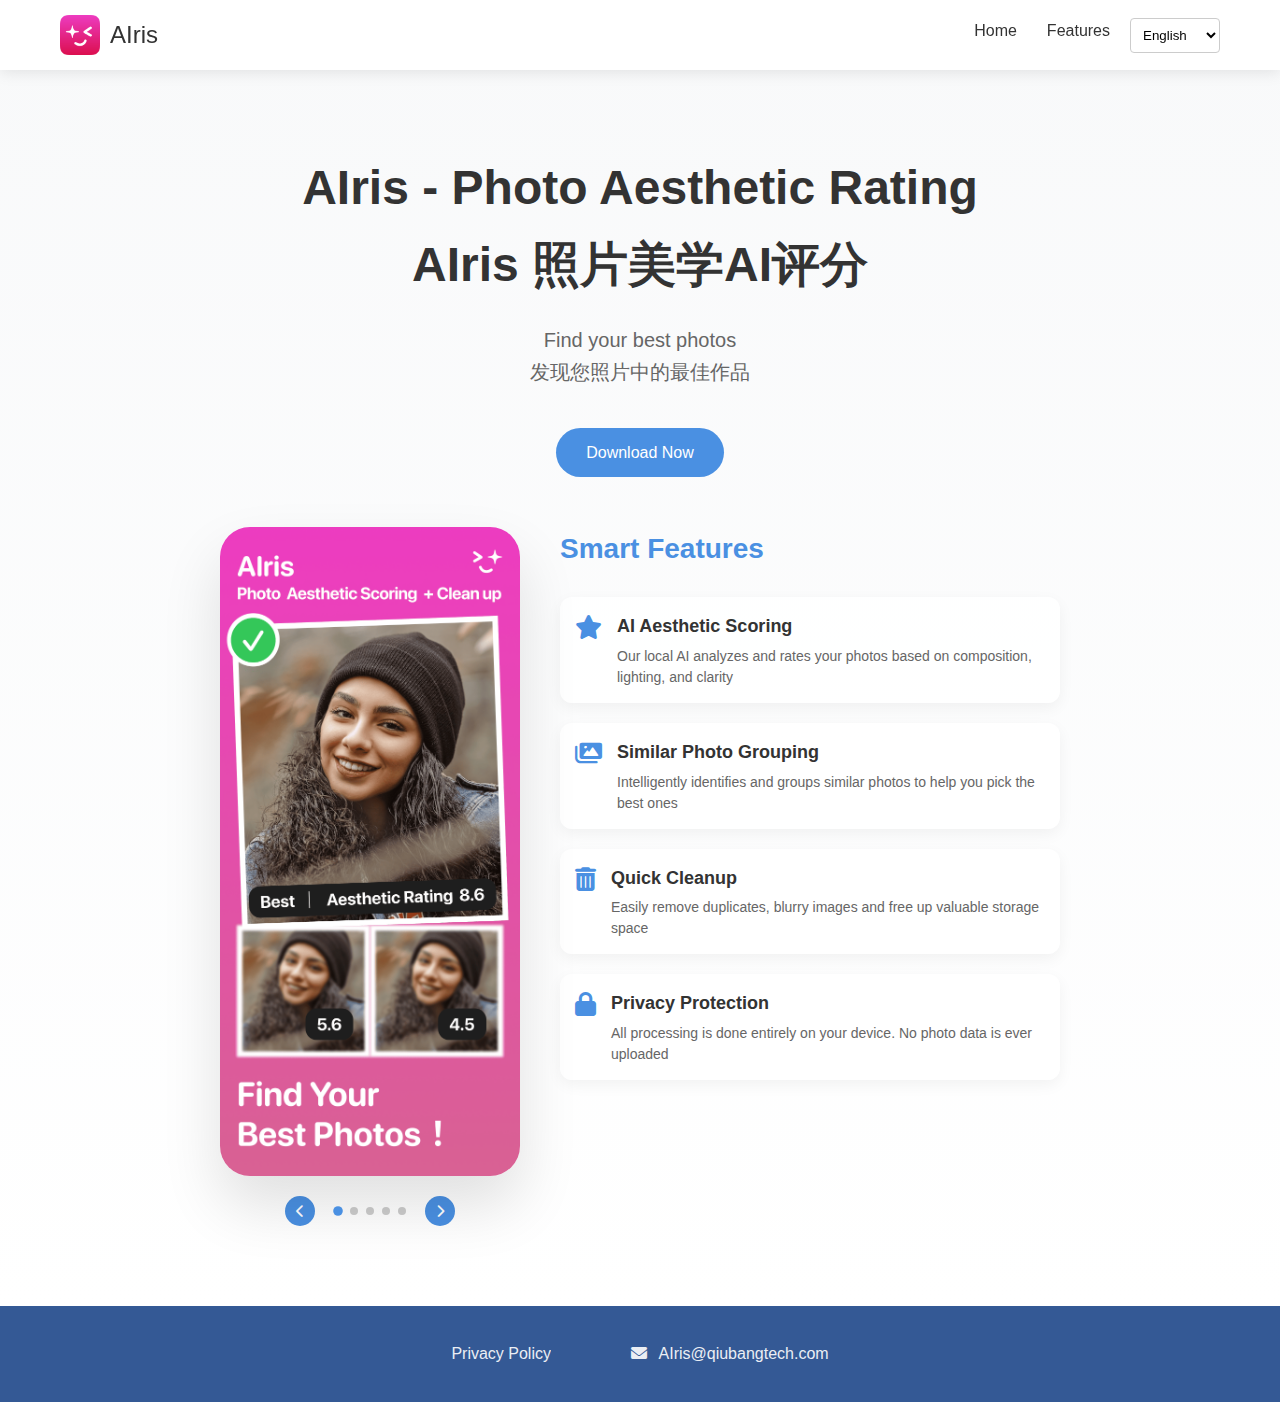
==== index.html @ 95459dff "提交产品展示网站" ====
<!DOCTYPE html>
<html lang="en">
<head>
  <meta charset="UTF-8">
  <meta name="viewport" content="width=device-width, initial-scale=1.0">
  <title>AIris - 照片美学AI评分</title>
  <link rel="icon" href="images/app_icon.png" type="image/png">
  <link rel="stylesheet" href="css/style.css">
  <link rel="stylesheet" href="https://cdnjs.cloudflare.com/ajax/libs/font-awesome/6.0.0-beta3/css/all.min.css">
</head>
<body>
  <!-- 导航栏 -->
  <header>
    <div class="container">
      <nav class="navbar">
        <div class="logo">
          <img src="images/app_icon.png" alt="AIris Logo">
          <h1>AIris</h1>
        </div>
        
        <button class="mobile-menu-btn">
          <i class="fas fa-bars"></i>
        </button>
        
        <ul class="nav-links">
          <li><a href="#home" data-i18n="nav_home"></a></li>
          <li><a href="#smart-features" data-i18n="nav_features"></a></li>
          <select id="language-switcher" class="language-selector">
            <option value="en_us">English</option>
            <option value="zh_cn">简体中文</option>
          </select>
        </ul>
      </nav>
    </div>
  </header>

  <!-- 英雄区 -->
  <section id="home" class="hero">
    <div class="container">
      <h2>AIris - Photo Aesthetic Rating<br>AIris 照片美学AI评分</h2>
      <p>Find your best photos<br>发现您照片中的最佳作品</p>
      <div class="hero-buttons">
        <a href="#" class="btn" data-i18n="btn_download"></a>
      </div>
      <div class="hero-content">
        <div class="hero-image">
          <div class="phone-slider-container">
            <div class="phone-slider">
              <div class="phone-slide active">
                <img src="images/iphone/en_us/iphone_en_us1.png" alt="AIris Screenshot 1" data-img-i18n="iphone/1">
                <div class="slide-caption">
                  <h3>智能照片评分</h3>
                  <p>通过AI分析照片的构图、色彩和清晰度</p>
                </div>
              </div>
              <div class="phone-slide">
                <img src="images/iphone/en_us/iphone_en_us2.jpg" alt="AIris Screenshot 2" data-img-i18n="iphone/2">
                <div class="slide-caption">
                  <h3>相似照片分组</h3>
                  <p>智能对比找出最佳照片</p>
                </div>
              </div>
              <div class="phone-slide">
                <img src="images/iphone/en_us/iphone_en_us3.png" alt="AIris Screenshot 3" data-img-i18n="iphone/3">
                <div class="slide-caption">
                  <h3>简洁直观的界面</h3>
                  <p>用户友好的设计让照片管理更轻松</p>
                </div>
              </div>
              <div class="phone-slide">
                <img src="images/iphone/en_us/iphone_en_us4.png" alt="AIris Screenshot 4" data-img-i18n="iphone/4">
                <div class="slide-caption">
                  <h3>强大的清理功能</h3>
                  <p>快速释放设备存储空间</p>
                </div>
              </div>
              <div class="phone-slide">
                <img src="images/iphone/en_us/iphone_en_us5.png" alt="AIris Screenshot 5" data-img-i18n="iphone/5">
                <div class="slide-caption">
                  <h3>个性化设置</h3>
                  <p>根据您的偏好自定义应用体验</p>
                </div>
              </div>
            </div>
            
            <div class="slider-controls">
              <button class="slider-prev"><i class="fas fa-chevron-left"></i></button>
              <div class="slider-dots">
                <span class="dot active" data-index="0"></span>
                <span class="dot" data-index="1"></span>
                <span class="dot" data-index="2"></span>
                <span class="dot" data-index="3"></span>
                <span class="dot" data-index="4"></span>
              </div>
              <button class="slider-next"><i class="fas fa-chevron-right"></i></button>
            </div>
          </div>
        </div>
        
        <div class="hero-features">
          <h3 id="smart-features" data-i18n="features_title">Smart Features</h3>
          <div class="hero-features-list">
            <div class="hero-feature-item">
              <i class="fas fa-star feature-icon"></i>
              <div class="hero-feature-text">
                <h4 data-i18n="feature_scoring">AI Aesthetic Scoring</h4>
                <p data-i18n="feature_scoring_desc">Our local AI analyzes and rates your photos based on composition, lighting, and clarity</p>
              </div>
            </div>
            <div class="hero-feature-item">
              <i class="fas fa-images feature-icon"></i>
              <div class="hero-feature-text">
                <h4 data-i18n="feature_grouping">Similar Photo Grouping</h4>
                <p data-i18n="feature_grouping_desc">Intelligently identifies and groups similar photos to help you pick the best ones</p>
              </div>
            </div>
            <div class="hero-feature-item">
              <i class="fas fa-trash-alt feature-icon"></i>
              <div class="hero-feature-text">
                <h4 data-i18n="feature_cleanup">Quick Cleanup</h4>
                <p data-i18n="feature_cleanup_desc">Easily remove duplicates, blurry images and free up valuable storage space</p>
              </div>
            </div>
            <div class="hero-feature-item">
              <i class="fas fa-lock feature-icon"></i>
              <div class="hero-feature-text">
                <h4 data-i18n="feature_privacy">Privacy Protection</h4>
                <p data-i18n="feature_privacy_desc">All processing is done entirely on your device. No photo data is ever uploaded</p>
              </div>
            </div>
          </div>
        </div>
      </div>
    </div>
  </section>

  <!-- 页脚 -->
  <footer>
    <div class="container">
      <div class="footer-content">
        <a href="privacy.html" class="footer-link" data-i18n="nav_privacy">Privacy Policy</a>
        <a href="mailto:AIris@qiubangtech.com" class="footer-link"><i class="fas fa-envelope"></i> AIris@qiubangtech.com</a>
      </div>
    </div>
  </footer>

  <!-- JS 文件 -->
  <script src="js/i18n.js"></script>
  <script src="js/main.js"></script>
</body>
</html>
---- css/style.css ----
/* 基础样式重置 */
* {
  margin: 0;
  padding: 0;
  box-sizing: border-box;
}

:root {
  --primary-color: #4a90e2;
  --secondary-color: #5c6ac4;
  --accent-color: #f0f4f8;
  --text-color: #333;
  --light-text: #666;
  --white: #ffffff;
  --shadow: 0 2px 15px rgba(0, 0, 0, 0.1);
  --transition: all 0.3s ease;
}

html {
  scroll-behavior: smooth;
}

body {
  font-family: 'SF Pro Display', 'SF Pro Icons', 'Helvetica Neue', Helvetica, Arial, sans-serif;
  line-height: 1.6;
  color: var(--text-color);
  background-color: var(--white);
}

section {
  padding: 100px 0;
  position: relative;
}

section:nth-child(even) {
  background-color: var(--accent-color);
}

a {
  text-decoration: none;
  color: var(--primary-color);
  transition: var(--transition);
}

a:hover {
  color: var(--secondary-color);
}

.container {
  width: 100%;
  max-width: 1200px;
  margin: 0 auto;
  padding: 0 20px;
}

/* 导航栏 */
header {
  position: fixed;
  top: 0;
  left: 0;
  width: 100%;
  background-color: var(--white);
  box-shadow: var(--shadow);
  z-index: 1000;
}

.navbar {
  display: flex;
  justify-content: space-between;
  align-items: center;
  padding: 15px 0;
}

.logo {
  display: flex;
  align-items: center;
}

.logo img {
  height: 40px;
  margin-right: 10px;
}

.logo h1 {
  font-size: 24px;
  font-weight: 500;
}

.nav-links {
  display: flex;
  list-style: none;
}

.nav-links li {
  margin-left: 30px;
}

.nav-links a {
  color: var(--text-color);
  font-weight: 500;
}

.nav-links a:hover {
  color: var(--primary-color);
}

.language-selector {
  margin-left: 20px;
  padding: 8px;
  border-radius: 4px;
  border: 1px solid #ccc;
  background-color: var(--white);
  cursor: pointer;
}

.mobile-menu-btn {
  display: none;
  background: none;
  border: none;
  font-size: 24px;
  cursor: pointer;
}

/* 英雄区 */
.hero {
  padding: 150px 0 80px;
  background: linear-gradient(to bottom, #f8f9fa, #ffffff);
  text-align: center;
}

.hero h2 {
  font-size: 48px;
  margin-bottom: 20px;
  font-weight: 600;
}

.hero p {
  font-size: 20px;
  max-width: 700px;
  margin: 0 auto 40px;
  color: var(--light-text);
}

.hero-content {
  display: flex;
  justify-content: center;
  align-items: flex-start;
  gap: 40px;
  margin-top: 50px;
  flex-wrap: wrap;
}

.hero-image {
  flex: 0 0 300px;
}

.phone-slider-container {
  max-width: 300px;
  margin: 0 auto;
  position: relative;
}

.hero-features {
  flex: 0 0 500px;
  text-align: left;
  max-width: 500px;
}

.hero-features h3 {
  font-size: 28px;
  margin-bottom: 25px;
  color: var(--primary-color);
  font-weight: 600;
}

.hero-features-list {
  display: flex;
  flex-direction: column;
  gap: 20px;
}

.hero-feature-item {
  display: flex;
  align-items: flex-start;
  background-color: rgba(255, 255, 255, 0.8);
  padding: 15px;
  border-radius: 12px;
  box-shadow: 0 5px 15px rgba(0, 0, 0, 0.05);
  transition: transform 0.3s ease, box-shadow 0.3s ease;
}

.hero-feature-item:hover {
  transform: translateY(-5px);
  box-shadow: 0 8px 20px rgba(0, 0, 0, 0.1);
}

.hero-feature-item .feature-icon {
  font-size: 24px;
  color: var(--primary-color);
  margin-right: 15px;
  margin-top: 3px;
}

.hero-feature-text h4 {
  font-size: 18px;
  margin-bottom: 5px;
  color: var(--text-color);
}

.hero-feature-text p {
  font-size: 14px;
  margin: 0;
  color: var(--light-text);
  line-height: 1.5;
}

.phone-slider {
  position: relative;
  overflow: hidden;
  border-radius: 30px;
  box-shadow: 0 30px 60px rgba(0, 0, 0, 0.12);
}

.phone-slide {
  display: none;
  opacity: 0;
  transition: opacity 0.3s ease;
}

.phone-slide.active {
  display: block;
  opacity: 1;
}

.phone-slide img {
  width: 100%;
  display: block;
}

.slide-caption {
  display: none;
}

/* 保留其他样式以防将来需要恢复 */
.slide-caption h3 {
  font-size: 16px;
  margin-bottom: 5px;
  color: #ffffff;
}

.slide-caption p {
  font-size: 12px;
  color: rgba(255, 255, 255, 0.9);
  margin: 0;
}

.slider-controls {
  display: flex;
  justify-content: center;
  align-items: center;
  margin-top: 20px;
}

.slider-prev, .slider-next {
  background: var(--primary-color);
  color: var(--white);
  border: none;
  width: 30px;
  height: 30px;
  border-radius: 50%;
  display: flex;
  align-items: center;
  justify-content: center;
  cursor: pointer;
  transition: var(--transition);
}

.slider-prev:hover, .slider-next:hover {
  background: var(--secondary-color);
}

.slider-dots {
  display: flex;
  margin: 0 15px;
}

.dot {
  width: 8px;
  height: 8px;
  border-radius: 50%;
  background-color: #ccc;
  margin: 0 4px;
  cursor: pointer;
  transition: var(--transition);
}

.dot.active {
  background-color: var(--primary-color);
  transform: scale(1.2);
}

.btn {
  display: inline-block;
  padding: 12px 30px;
  background-color: var(--primary-color);
  color: var(--white);
  border-radius: 30px;
  font-weight: 500;
  transition: var(--transition);
  margin: 0 10px;
}

.btn:hover {
  background-color: var(--secondary-color);
  color: var(--white);
  transform: translateY(-3px);
  box-shadow: 0 10px 20px rgba(0, 0, 0, 0.1);
}

.btn-outline {
  background-color: transparent;
  color: var(--primary-color);
  border: 2px solid var(--primary-color);
}

.btn-outline:hover {
  background-color: var(--primary-color);
  color: var(--white);
}

.btn-text {
  color: var(--primary-color);
  font-weight: 500;
  cursor: pointer;
  display: inline-flex;
  align-items: center;
}

.btn-text i {
  margin-left: 8px;
  transition: var(--transition);
}

.btn-text:hover {
  color: var(--secondary-color);
}

.btn-text:hover i {
  transform: translateY(3px);
}

/* 特点介绍 */
.features-section {
  text-align: center;
}

.section-header {
  margin-bottom: 60px;
}

.section-header h2 {
  font-size: 36px;
  margin-bottom: 15px;
}

.section-header p {
  font-size: 18px;
  color: var(--light-text);
  max-width: 700px;
  margin: 0 auto;
}

.features-grid {
  display: grid;
  grid-template-columns: repeat(auto-fit, minmax(250px, 1fr));
  gap: 30px;
  margin-top: 50px;
}

.feature-card {
  background-color: var(--white);
  padding: 30px;
  border-radius: 15px;
  box-shadow: var(--shadow);
  transition: var(--transition);
}

.feature-card:hover {
  transform: translateY(-10px);
  box-shadow: 0 15px 30px rgba(0, 0, 0, 0.15);
}

.feature-icon {
  font-size: 40px;
  color: var(--primary-color);
  margin-bottom: 20px;
}

.feature-card h3 {
  font-size: 22px;
  margin-bottom: 15px;
}

.feature-card p {
  color: var(--light-text);
}

/* 产品展示 */
.showcase-section {
  text-align: center;
}

.phone-showcase {
  margin: 60px 0;
  position: relative;
}

/* 隐私政策 */
.privacy-section {
  background-color: var(--accent-color);
}

.privacy-summary {
  max-width: 800px;
  margin: 0 auto;
  background-color: var(--white);
  padding: 40px;
  border-radius: 15px;
  box-shadow: var(--shadow);
}

.privacy-summary > p {
  font-size: 18px;
  margin-bottom: 30px;
}

.privacy-points {
  list-style: none;
  margin-bottom: 30px;
}

.privacy-points li {
  display: flex;
  align-items: center;
  margin-bottom: 15px;
  font-size: 16px;
}

.privacy-points i {
  color: var(--primary-color);
  margin-right: 10px;
  font-size: 20px;
}

.privacy-detail {
  display: none;
  margin-top: 30px;
  padding-top: 30px;
  border-top: 1px solid #eee;
  text-align: left;
}

.privacy-detail.active {
  display: block;
}

.privacy-detail h3 {
  font-size: 24px;
  margin-bottom: 20px;
}

.privacy-detail h4 {
  font-size: 18px;
  margin: 25px 0 15px;
}

.privacy-detail p {
  margin-bottom: 15px;
}

.privacy-detail ul {
  margin-left: 20px;
  margin-bottom: 15px;
}

.privacy-detail-close {
  display: inline-block;
  margin-top: 20px;
}

/* 联系我们 */
.contact-section {
  padding: 80px 0;
}

.contact-info {
  max-width: 600px;
  margin: 0 auto;
  padding: 30px;
  background-color: var(--white);
  border-radius: 15px;
  box-shadow: var(--shadow);
  text-align: center;
}

.contact-email {
  font-size: 24px;
  display: block;
  margin: 20px 0;
  color: var(--primary-color);
}

.contact-email i {
  margin-right: 10px;
}

.social-links {
  margin-top: 30px;
  display: flex;
  justify-content: center;
}

.social-link {
  display: flex;
  align-items: center;
  justify-content: center;
  width: 40px;
  height: 40px;
  border-radius: 50%;
  background-color: var(--primary-color);
  color: var(--white);
  margin: 0 10px;
  transition: var(--transition);
}

.social-link:hover {
  background-color: var(--secondary-color);
  color: var(--white);
  transform: translateY(-5px);
}

/* 页脚 */
footer {
  background-color: #345995;
  padding: 30px 0;
  text-align: center;
  color: #ffffff;
}

.footer-content {
  display: flex;
  justify-content: center;
  align-items: center;
  flex-wrap: wrap;
  max-width: 1200px;
  margin: 0 auto;
  padding: 0 20px;
  gap: 50px;
}

.footer-link {
  color: #ffffff;
  font-size: 16px;
  text-decoration: none;
  transition: all 0.3s ease;
  padding: 5px 15px;
  position: relative;
  opacity: 0.9;
  border-radius: 4px;
}

.footer-link:hover {
  opacity: 1;
  background-color: rgba(255, 255, 255, 0.1);
  color: #ffffff;
}

.footer-link i {
  margin-right: 8px;
}

@media (max-width: 768px) {
  .footer-content {
    flex-direction: column;
    gap: 15px;
  }
}

/* 响应式设计 */
@media (max-width: 991px) {
  section {
    padding: 70px 0;
  }
  
  .hero {
    padding: 120px 0 70px;
  }
  
  .hero h2 {
    font-size: 36px;
  }
  
  .hero p {
    font-size: 18px;
  }
  
  .hero-content {
    flex-direction: column;
    align-items: center;
  }
  
  .hero-features {
    margin-top: 40px;
    padding: 0 20px;
  }
}

@media (max-width: 768px) {
  .navbar {
    flex-wrap: wrap;
  }
  
  .mobile-menu-btn {
    display: block;
  }
  
  .nav-links {
    flex-basis: 100%;
    flex-direction: column;
    display: none;
    margin-top: 20px;
  }
  
  .nav-links.active {
    display: flex;
  }
  
  .nav-links li {
    margin-left: 0;
    margin-bottom: 15px;
  }
  
  .language-selector {
    margin-left: 0;
    margin-top: 15px;
  }
  
  .features-grid {
    grid-template-columns: 1fr;
  }
  
  .slide-caption {
    position: relative;
  }
  
  .social-links {
    flex-wrap: wrap;
  }
  
  .social-link {
    margin-bottom: 10px;
  }
  
  .hero-features {
    flex: 0 0 100%;
  }
}

@media (max-width: 480px) {
  section {
    padding: 50px 0;
  }
  
  .hero {
    padding: 100px 0 50px;
  }
  
  .hero h2 {
    font-size: 28px;
  }
  
  .hero p {
    font-size: 16px;
  }
  
  .btn {
    display: block;
    margin: 10px auto;
    width: 80%;
  }
  
  .section-header h2 {
    font-size: 28px;
  }
  
  .phone-mockup {
    max-width: 250px;
  }
  
  .privacy-summary {
    padding: 25px;
  }
  
  .hero-feature-item {
    padding: 12px;
  }
  
  .hero-feature-text h4 {
    font-size: 16px;
  }
  
  .hero-feature-text p {
    font-size: 13px;
  }
}
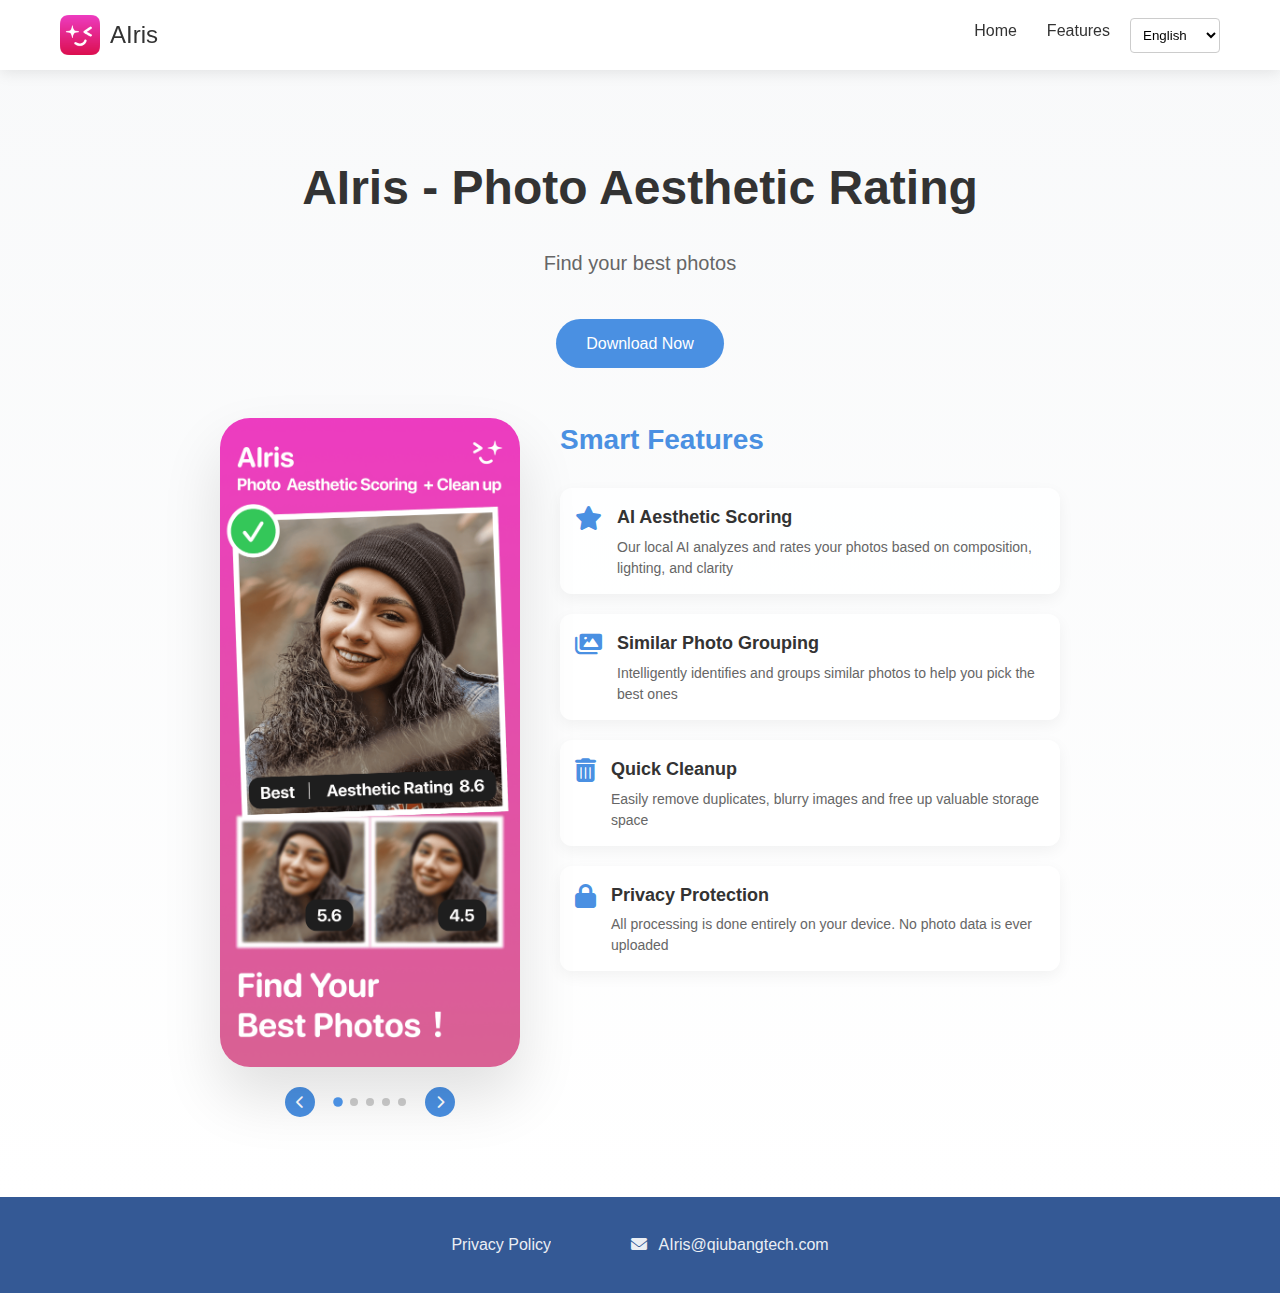
==== commit 8f3d31dc: "修复副标题国际化的bug." ====
--- a/index.html
+++ b/index.html
@@ -3,7 +3,7 @@
 <head>
   <meta charset="UTF-8">
   <meta name="viewport" content="width=device-width, initial-scale=1.0">
-  <title>AIris - 照片美学AI评分</title>
+  <title data-i18n-attr="title,hero_title">AIris - Photo Aesthetic Rating</title>
   <link rel="icon" href="images/app_icon.png" type="image/png">
   <link rel="stylesheet" href="css/style.css">
   <link rel="stylesheet" href="https://cdnjs.cloudflare.com/ajax/libs/font-awesome/6.0.0-beta3/css/all.min.css">
@@ -37,8 +37,8 @@
   <!-- 英雄区 -->
   <section id="home" class="hero">
     <div class="container">
-      <h2>AIris - Photo Aesthetic Rating<br>AIris 照片美学AI评分</h2>
-      <p>Find your best photos<br>发现您照片中的最佳作品</p>
+      <h2><span data-i18n="hero_title">AIris - Photo Aesthetic Rating</span></h2>
+      <p><span data-i18n="hero_subtitle">Find your best photos</span></p>
       <div class="hero-buttons">
         <a href="#" class="btn" data-i18n="btn_download"></a>
       </div>
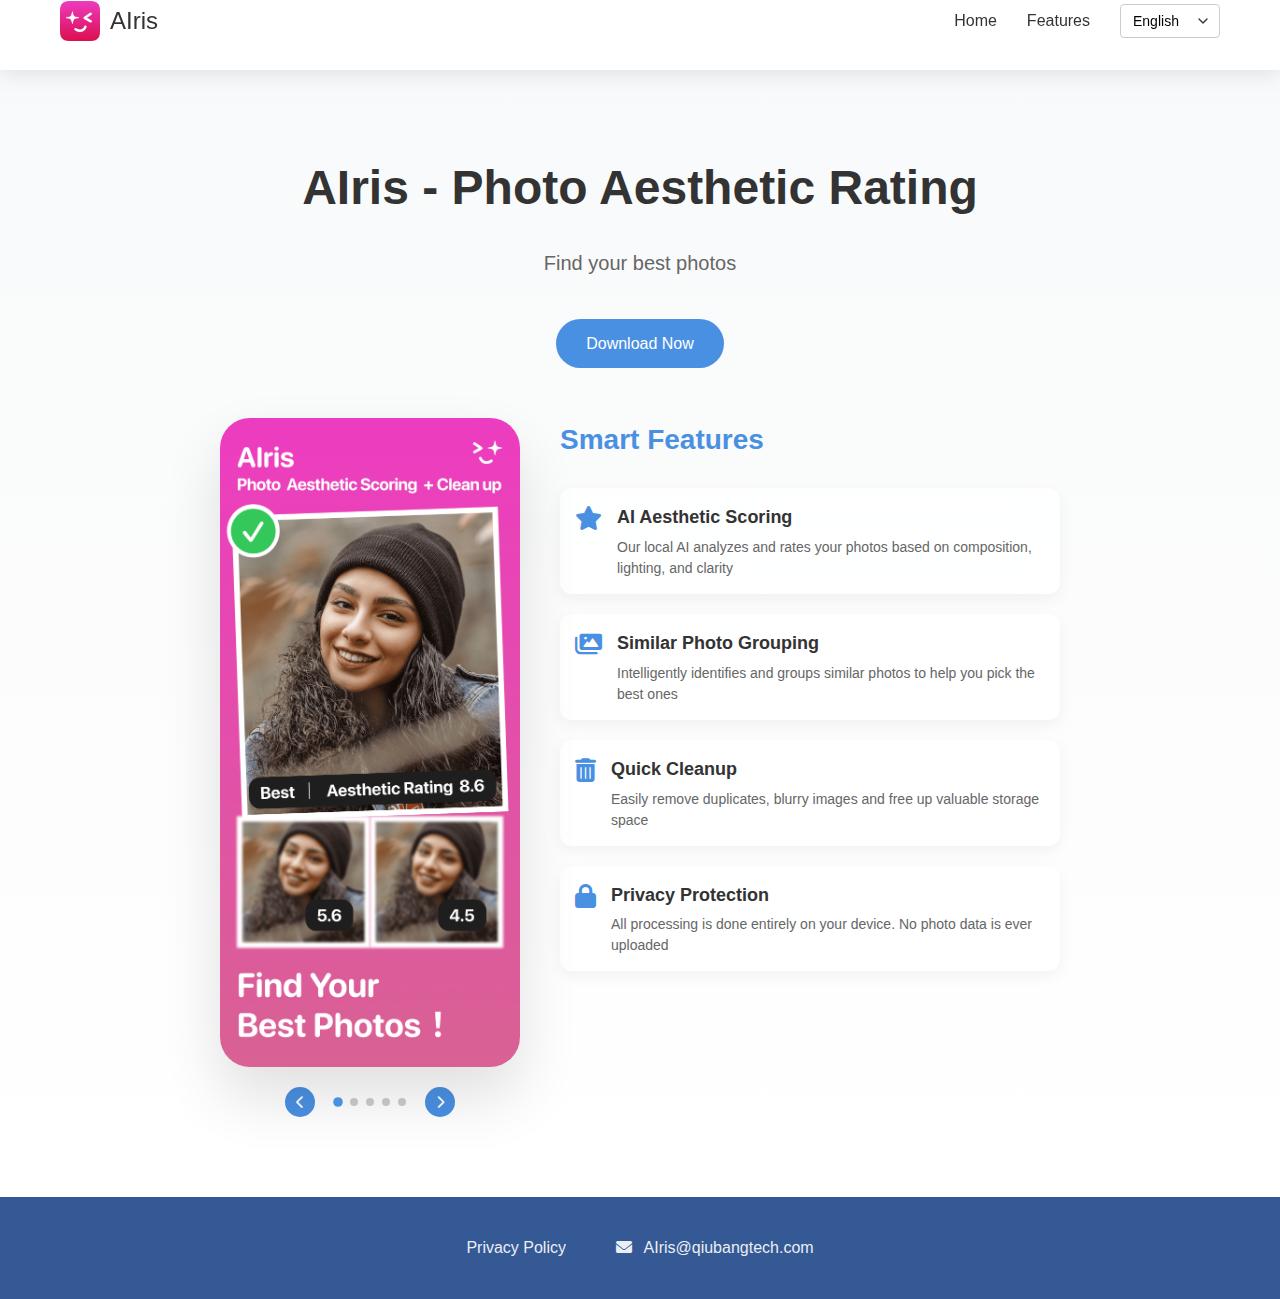
==== commit 8c911304: "增加响应式能力。" ====
--- a/index.html
+++ b/index.html
@@ -2,11 +2,17 @@
 <html lang="en">
 <head>
   <meta charset="UTF-8">
-  <meta name="viewport" content="width=device-width, initial-scale=1.0">
+  <meta name="viewport" content="width=device-width, initial-scale=1.0, viewport-fit=cover">
+  <meta name="description" content="AIris - Photo Aesthetic Rating App that helps you find your best photos using AI technology">
+  <meta name="theme-color" content="#4a90e2">
   <title data-i18n-attr="title,hero_title">AIris - Photo Aesthetic Rating</title>
   <link rel="icon" href="images/app_icon.png" type="image/png">
   <link rel="stylesheet" href="css/style.css">
   <link rel="stylesheet" href="https://cdnjs.cloudflare.com/ajax/libs/font-awesome/6.0.0-beta3/css/all.min.css">
+  <!-- 添加苹果设备的支持 -->
+  <meta name="apple-mobile-web-app-capable" content="yes">
+  <meta name="apple-mobile-web-app-status-bar-style" content="black-translucent">
+  <link rel="apple-touch-icon" href="images/app_icon.png">
 </head>
 <body>
   <!-- 导航栏 -->
@@ -18,17 +24,19 @@
           <h1>AIris</h1>
         </div>
         
-        <button class="mobile-menu-btn">
+        <button class="mobile-menu-btn" aria-label="Toggle menu">
           <i class="fas fa-bars"></i>
         </button>
         
         <ul class="nav-links">
           <li><a href="#home" data-i18n="nav_home"></a></li>
           <li><a href="#smart-features" data-i18n="nav_features"></a></li>
-          <select id="language-switcher" class="language-selector">
-            <option value="en_us">English</option>
-            <option value="zh_cn">简体中文</option>
-          </select>
+          <li class="language-menu">
+            <select id="language-switcher" class="language-selector" aria-label="Select language">
+              <option value="en_us">English</option>
+              <option value="zh_cn">简体中文</option>
+            </select>
+          </li>
         </ul>
       </nav>
     </div>
@@ -43,39 +51,40 @@
         <a href="#" class="btn" data-i18n="btn_download"></a>
       </div>
       <div class="hero-content">
+        <!-- 手机展示 -->
         <div class="hero-image">
           <div class="phone-slider-container">
             <div class="phone-slider">
               <div class="phone-slide active">
-                <img src="images/iphone/en_us/iphone_en_us1.png" alt="AIris Screenshot 1" data-img-i18n="iphone/1">
+                <img src="images/iphone/en_us/iphone_en_us1.png" alt="AIris Screenshot 1" data-img-i18n="iphone/1" loading="eager">
                 <div class="slide-caption">
                   <h3>智能照片评分</h3>
                   <p>通过AI分析照片的构图、色彩和清晰度</p>
                 </div>
               </div>
               <div class="phone-slide">
-                <img src="images/iphone/en_us/iphone_en_us2.jpg" alt="AIris Screenshot 2" data-img-i18n="iphone/2">
+                <img src="images/iphone/en_us/iphone_en_us2.jpg" alt="AIris Screenshot 2" data-img-i18n="iphone/2" loading="lazy">
                 <div class="slide-caption">
                   <h3>相似照片分组</h3>
                   <p>智能对比找出最佳照片</p>
                 </div>
               </div>
               <div class="phone-slide">
-                <img src="images/iphone/en_us/iphone_en_us3.png" alt="AIris Screenshot 3" data-img-i18n="iphone/3">
+                <img src="images/iphone/en_us/iphone_en_us3.png" alt="AIris Screenshot 3" data-img-i18n="iphone/3" loading="lazy">
                 <div class="slide-caption">
                   <h3>简洁直观的界面</h3>
                   <p>用户友好的设计让照片管理更轻松</p>
                 </div>
               </div>
               <div class="phone-slide">
-                <img src="images/iphone/en_us/iphone_en_us4.png" alt="AIris Screenshot 4" data-img-i18n="iphone/4">
+                <img src="images/iphone/en_us/iphone_en_us4.png" alt="AIris Screenshot 4" data-img-i18n="iphone/4" loading="lazy">
                 <div class="slide-caption">
                   <h3>强大的清理功能</h3>
                   <p>快速释放设备存储空间</p>
                 </div>
               </div>
               <div class="phone-slide">
-                <img src="images/iphone/en_us/iphone_en_us5.png" alt="AIris Screenshot 5" data-img-i18n="iphone/5">
+                <img src="images/iphone/en_us/iphone_en_us5.png" alt="AIris Screenshot 5" data-img-i18n="iphone/5" loading="lazy">
                 <div class="slide-caption">
                   <h3>个性化设置</h3>
                   <p>根据您的偏好自定义应用体验</p>
@@ -84,45 +93,46 @@
             </div>
             
             <div class="slider-controls">
-              <button class="slider-prev"><i class="fas fa-chevron-left"></i></button>
-              <div class="slider-dots">
-                <span class="dot active" data-index="0"></span>
-                <span class="dot" data-index="1"></span>
-                <span class="dot" data-index="2"></span>
-                <span class="dot" data-index="3"></span>
-                <span class="dot" data-index="4"></span>
+              <button class="slider-prev" aria-label="Previous slide"><i class="fas fa-chevron-left"></i></button>
+              <div class="slider-dots" role="tablist">
+                <span class="dot active" data-index="0" role="tab" aria-selected="true" aria-label="Slide 1"></span>
+                <span class="dot" data-index="1" role="tab" aria-selected="false" aria-label="Slide 2"></span>
+                <span class="dot" data-index="2" role="tab" aria-selected="false" aria-label="Slide 3"></span>
+                <span class="dot" data-index="3" role="tab" aria-selected="false" aria-label="Slide 4"></span>
+                <span class="dot" data-index="4" role="tab" aria-selected="false" aria-label="Slide 5"></span>
               </div>
-              <button class="slider-next"><i class="fas fa-chevron-right"></i></button>
+              <button class="slider-next" aria-label="Next slide"><i class="fas fa-chevron-right"></i></button>
             </div>
           </div>
         </div>
         
+        <!-- 特性展示 -->
         <div class="hero-features">
           <h3 id="smart-features" data-i18n="features_title">Smart Features</h3>
           <div class="hero-features-list">
             <div class="hero-feature-item">
-              <i class="fas fa-star feature-icon"></i>
+              <i class="fas fa-star feature-icon" aria-hidden="true"></i>
               <div class="hero-feature-text">
                 <h4 data-i18n="feature_scoring">AI Aesthetic Scoring</h4>
                 <p data-i18n="feature_scoring_desc">Our local AI analyzes and rates your photos based on composition, lighting, and clarity</p>
               </div>
             </div>
             <div class="hero-feature-item">
-              <i class="fas fa-images feature-icon"></i>
+              <i class="fas fa-images feature-icon" aria-hidden="true"></i>
               <div class="hero-feature-text">
                 <h4 data-i18n="feature_grouping">Similar Photo Grouping</h4>
                 <p data-i18n="feature_grouping_desc">Intelligently identifies and groups similar photos to help you pick the best ones</p>
               </div>
             </div>
             <div class="hero-feature-item">
-              <i class="fas fa-trash-alt feature-icon"></i>
+              <i class="fas fa-trash-alt feature-icon" aria-hidden="true"></i>
               <div class="hero-feature-text">
                 <h4 data-i18n="feature_cleanup">Quick Cleanup</h4>
                 <p data-i18n="feature_cleanup_desc">Easily remove duplicates, blurry images and free up valuable storage space</p>
               </div>
             </div>
             <div class="hero-feature-item">
-              <i class="fas fa-lock feature-icon"></i>
+              <i class="fas fa-lock feature-icon" aria-hidden="true"></i>
               <div class="hero-feature-text">
                 <h4 data-i18n="feature_privacy">Privacy Protection</h4>
                 <p data-i18n="feature_privacy_desc">All processing is done entirely on your device. No photo data is ever uploaded</p>
@@ -139,13 +149,13 @@
     <div class="container">
       <div class="footer-content">
         <a href="privacy.html" class="footer-link" data-i18n="nav_privacy">Privacy Policy</a>
-        <a href="mailto:AIris@qiubangtech.com" class="footer-link"><i class="fas fa-envelope"></i> AIris@qiubangtech.com</a>
+        <a href="mailto:AIris@qiubangtech.com" class="footer-link"><i class="fas fa-envelope" aria-hidden="true"></i> AIris@qiubangtech.com</a>
       </div>
     </div>
   </footer>
 
   <!-- JS 文件 -->
   <script src="js/i18n.js"></script>
-  <script src="js/main.js"></script>
+  <script src="js/main.js" defer></script>
 </body>
 </html>
--- a/css/style.css
+++ b/css/style.css
@@ -14,10 +14,24 @@
   --white: #ffffff;
   --shadow: 0 2px 15px rgba(0, 0, 0, 0.1);
   --transition: all 0.3s ease;
+  
+  /* 响应式布局变量 */
+  --header-height: 70px;
+  --header-height-mobile: 60px;
+  --content-padding: 100px 0;
+  --content-padding-tablet: 70px 0;
+  --content-padding-mobile: 40px 0;
+  --container-padding: 0 20px;
+  --hero-padding-top: 150px;
+  --hero-padding-top-tablet: 100px;
+  --hero-padding-top-mobile: 80px;
+  --section-gap: 40px;
+  --section-gap-mobile: 25px;
 }
 
 html {
   scroll-behavior: smooth;
+  font-size: 16px;
 }
 
 body {
@@ -25,10 +39,12 @@
   line-height: 1.6;
   color: var(--text-color);
   background-color: var(--white);
+  overflow-x: hidden;
+  width: 100%;
 }
 
 section {
-  padding: 100px 0;
+  padding: var(--content-padding);
   position: relative;
 }
 
@@ -50,7 +66,7 @@
   width: 100%;
   max-width: 1200px;
   margin: 0 auto;
-  padding: 0 20px;
+  padding: var(--container-padding);
 }
 
 /* 导航栏 */
@@ -59,16 +75,23 @@
   top: 0;
   left: 0;
   width: 100%;
+  height: var(--header-height);
   background-color: var(--white);
   box-shadow: var(--shadow);
   z-index: 1000;
+  transition: height 0.3s ease, background-color 0.3s ease, box-shadow 0.3s ease;
+}
+
+header.scrolled {
+  background-color: rgba(255, 255, 255, 0.95);
+  box-shadow: 0 4px 20px rgba(0, 0, 0, 0.1);
 }
 
 .navbar {
   display: flex;
   justify-content: space-between;
   align-items: center;
-  padding: 15px 0;
+  height: 100%;
 }
 
 .logo {
@@ -89,28 +112,68 @@
 .nav-links {
   display: flex;
   list-style: none;
+  align-items: center;
+  height: 100%;
 }
 
 .nav-links li {
   margin-left: 30px;
+  height: 100%;
+  display: flex;
+  align-items: center;
 }
 
 .nav-links a {
   color: var(--text-color);
   font-weight: 500;
+  padding: 0.5rem 0;
+  position: relative;
+}
+
+.nav-links a::after {
+  content: '';
+  position: absolute;
+  width: 0;
+  height: 2px;
+  bottom: 0;
+  left: 0;
+  background-color: var(--primary-color);
+  transition: width 0.3s ease;
+}
+
+.nav-links a:hover::after {
+  width: 100%;
 }
 
 .nav-links a:hover {
   color: var(--primary-color);
 }
 
+.language-menu {
+  display: flex;
+  align-items: center;
+}
+
 .language-selector {
-  margin-left: 20px;
-  padding: 8px;
+  appearance: none;
+  -webkit-appearance: none;
+  -moz-appearance: none;
+  padding: 8px 30px 8px 12px;
   border-radius: 4px;
   border: 1px solid #ccc;
   background-color: var(--white);
   cursor: pointer;
+  max-width: 150px;
+  font-size: 14px;
+  background-image: url("data:image/svg+xml;charset=utf-8,%3Csvg xmlns='http://www.w3.org/2000/svg' width='16' height='16' viewBox='0 0 24 24' fill='none' stroke='%23333' stroke-width='2' stroke-linecap='round' stroke-linejoin='round'%3E%3Cpath d='M6 9l6 6 6-6'/%3E%3C/svg%3E");
+  background-repeat: no-repeat;
+  background-position: right 8px center;
+  background-size: 16px;
+}
+
+.language-selector:focus {
+  outline: none;
+  border-color: var(--primary-color);
 }
 
 .mobile-menu-btn {
@@ -119,23 +182,34 @@
   border: none;
   font-size: 24px;
   cursor: pointer;
+  color: var(--primary-color);
+  width: 40px;
+  height: 40px;
+  padding: 0;
+  position: relative;
+  z-index: 1001;
 }
 
 /* 英雄区 */
 .hero {
-  padding: 150px 0 80px;
+  padding-top: var(--hero-padding-top);
+  padding-bottom: 80px;
   background: linear-gradient(to bottom, #f8f9fa, #ffffff);
   text-align: center;
+  min-height: 100vh;
+  display: flex;
+  flex-direction: column;
+  justify-content: center;
 }
 
 .hero h2 {
-  font-size: 48px;
+  font-size: clamp(24px, 5vw, 48px);
   margin-bottom: 20px;
   font-weight: 600;
 }
 
 .hero p {
-  font-size: 20px;
+  font-size: clamp(16px, 2.5vw, 20px);
   max-width: 700px;
   margin: 0 auto 40px;
   color: var(--light-text);
@@ -145,7 +219,7 @@
   display: flex;
   justify-content: center;
   align-items: flex-start;
-  gap: 40px;
+  gap: var(--section-gap);
   margin-top: 50px;
   flex-wrap: wrap;
 }
@@ -552,10 +626,7 @@
   justify-content: center;
   align-items: center;
   flex-wrap: wrap;
-  max-width: 1200px;
-  margin: 0 auto;
-  padding: 0 20px;
-  gap: 50px;
+  gap: 20px;
 }
 
 .footer-link {
@@ -563,10 +634,11 @@
   font-size: 16px;
   text-decoration: none;
   transition: all 0.3s ease;
-  padding: 5px 15px;
+  padding: 8px 15px;
   position: relative;
   opacity: 0.9;
   border-radius: 4px;
+  white-space: nowrap;
 }
 
 .footer-link:hover {
@@ -579,29 +651,11 @@
   margin-right: 8px;
 }
 
-@media (max-width: 768px) {
-  .footer-content {
-    flex-direction: column;
-    gap: 15px;
-  }
-}
-
-/* 响应式设计 */
+/* 自适应布局 - 使用CSS网格和媒体查询 */
 @media (max-width: 991px) {
-  section {
-    padding: 70px 0;
-  }
-  
-  .hero {
-    padding: 120px 0 70px;
-  }
-  
-  .hero h2 {
-    font-size: 36px;
-  }
-  
-  .hero p {
-    font-size: 18px;
+  :root {
+    --content-padding: var(--content-padding-tablet);
+    --hero-padding-top: var(--hero-padding-top-tablet);
   }
   
   .hero-content {
@@ -610,12 +664,22 @@
   }
   
   .hero-features {
-    margin-top: 40px;
+    margin-top: var(--section-gap);
     padding: 0 20px;
+    max-width: 100%;
   }
 }
 
 @media (max-width: 768px) {
+  :root {
+    --header-height: var(--header-height-mobile);
+    --section-gap: var(--section-gap-mobile);
+  }
+  
+  header {
+    height: var(--header-height-mobile);
+  }
+
   .navbar {
     flex-wrap: wrap;
   }
@@ -625,62 +689,85 @@
   }
   
   .nav-links {
-    flex-basis: 100%;
+    position: fixed;
+    top: var(--header-height-mobile);
+    left: 0;
+    right: 0;
     flex-direction: column;
-    display: none;
-    margin-top: 20px;
+    background-color: var(--white);
+    padding: 20px 0;
+    box-shadow: 0 5px 10px rgba(0, 0, 0, 0.05);
+    transform: translateY(-100%);
+    opacity: 0;
+    visibility: hidden;
+    transition: transform 0.3s ease, opacity 0.3s ease, visibility 0.3s ease;
+    height: auto;
+    align-items: flex-start;
+    z-index: 999;
   }
   
   .nav-links.active {
-    display: flex;
+    transform: translateY(0);
+    opacity: 1;
+    visibility: visible;
   }
   
   .nav-links li {
     margin-left: 0;
-    margin-bottom: 15px;
+    width: 100%;
+    padding: 0 20px;
+    height: auto;
+  }
+  
+  .nav-links a {
+    display: block;
+    padding: 12px 0;
+    width: 100%;
+    font-size: 16px;
+  }
+  
+  .nav-links a::after {
+    display: none;
+  }
+  
+  .language-menu {
+    width: 100%;
+    padding: 0 20px;
+    margin-top: 10px;
   }
   
   .language-selector {
+    width: 100%;
+    max-width: 100%;
+    padding: 12px 30px 12px 12px;
     margin-left: 0;
-    margin-top: 15px;
-  }
-  
-  .features-grid {
-    grid-template-columns: 1fr;
-  }
-  
-  .slide-caption {
-    position: relative;
-  }
-  
-  .social-links {
-    flex-wrap: wrap;
-  }
-  
-  .social-link {
-    margin-bottom: 10px;
-  }
-  
-  .hero-features {
-    flex: 0 0 100%;
+    font-size: 16px;
+  }
+  
+  .phone-slider-container {
+    max-width: 250px;
+  }
+  
+  .hero-feature-item {
+    padding: 12px;
+  }
+  
+  .hero-feature-text h4 {
+    font-size: 16px;
+  }
+  
+  .hero-feature-text p {
+    font-size: 13px;
   }
 }
 
 @media (max-width: 480px) {
-  section {
-    padding: 50px 0;
+  :root {
+    --content-padding: var(--content-padding-mobile); 
   }
   
   .hero {
-    padding: 100px 0 50px;
-  }
-  
-  .hero h2 {
-    font-size: 28px;
-  }
-  
-  .hero p {
-    font-size: 16px;
+    padding-top: calc(var(--header-height-mobile) + 20px);
   }
   
   .btn {
@@ -690,26 +777,15 @@
   }
   
   .section-header h2 {
-    font-size: 28px;
-  }
-  
-  .phone-mockup {
-    max-width: 250px;
-  }
-  
-  .privacy-summary {
-    padding: 25px;
-  }
-  
-  .hero-feature-item {
-    padding: 12px;
-  }
-  
-  .hero-feature-text h4 {
-    font-size: 16px;
-  }
-  
-  .hero-feature-text p {
-    font-size: 13px;
-  }
-}
+    font-size: clamp(20px, 5vw, 28px);
+  }
+  
+  .section-header p {
+    font-size: clamp(14px, 3vw, 16px);
+  }
+  
+  .footer-content {
+    flex-direction: column;
+    gap: 15px;
+  }
+}
